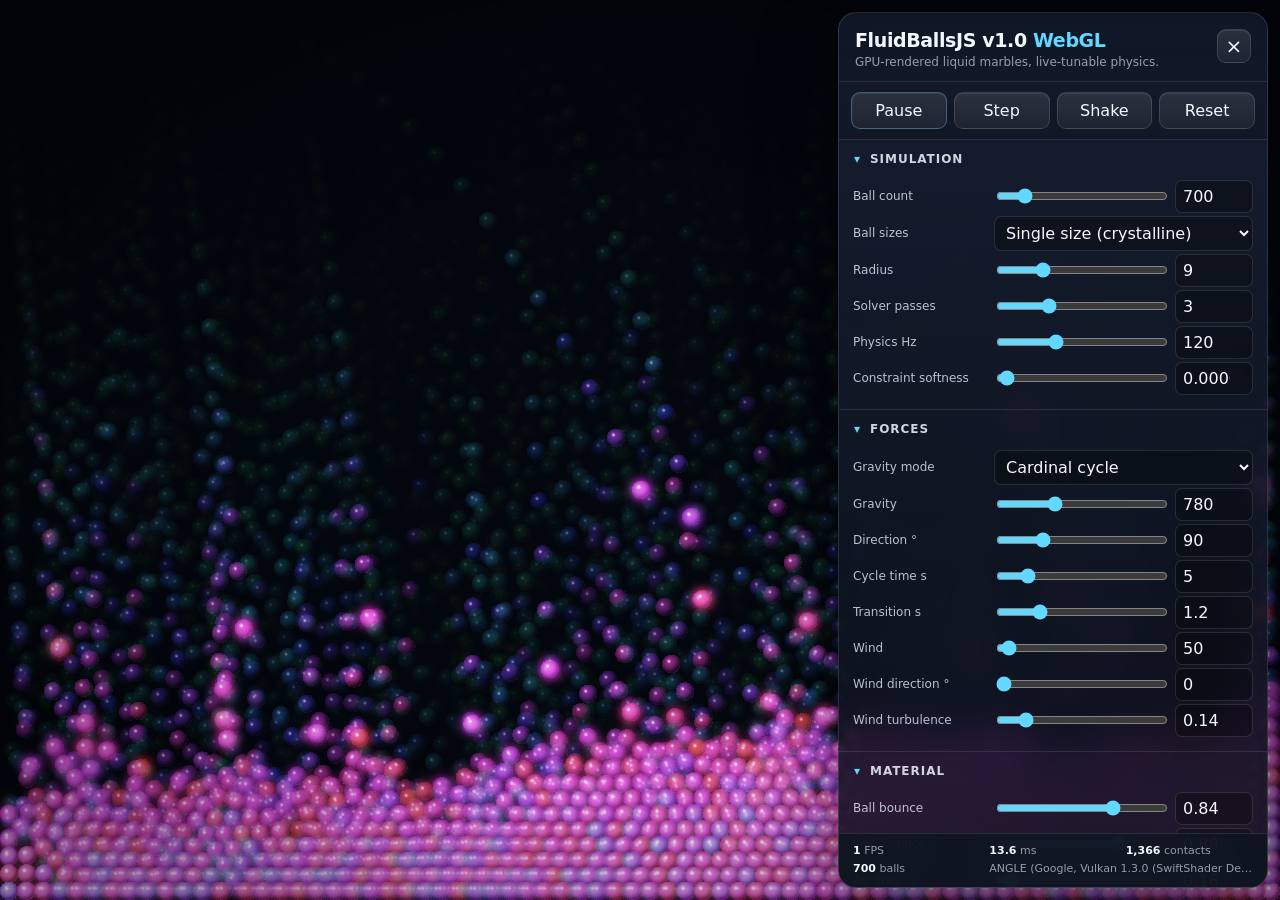
==== index.html @ 47da9956 "Added version and license" ====
<!doctype html>
<html lang="en">
<head>
  <meta charset="utf-8">
  <meta name="viewport" content="width=device-width,initial-scale=1">
  <title>FluidBalls WebGL</title>
  <link rel="canonical" href="webgl/fluidballs-webgl-single.html">
  <meta http-equiv="refresh" content="0; url=webgl/fluidballs-webgl-single.html">
  <style>
    html, body { height: 100%; margin: 0; background: #02050b; color: #f5f8ff;
      font: 15px/1.5 system-ui, -apple-system, "Segoe UI", sans-serif; }
    .wrap { height: 100%; display: grid; place-items: center; text-align: center; }
    a { color: #62d8ff; }
  </style>
</head>
<body>
  <div class="wrap">
    <p>Loading FluidBalls&hellip;<br>
      If it doesn&rsquo;t start, <a href="webgl/fluidballs-webgl-single.html">launch it directly</a>.</p>
  </div>
  <script>location.replace('webgl/fluidballs-webgl-single.html');</script>
</body>
</html>
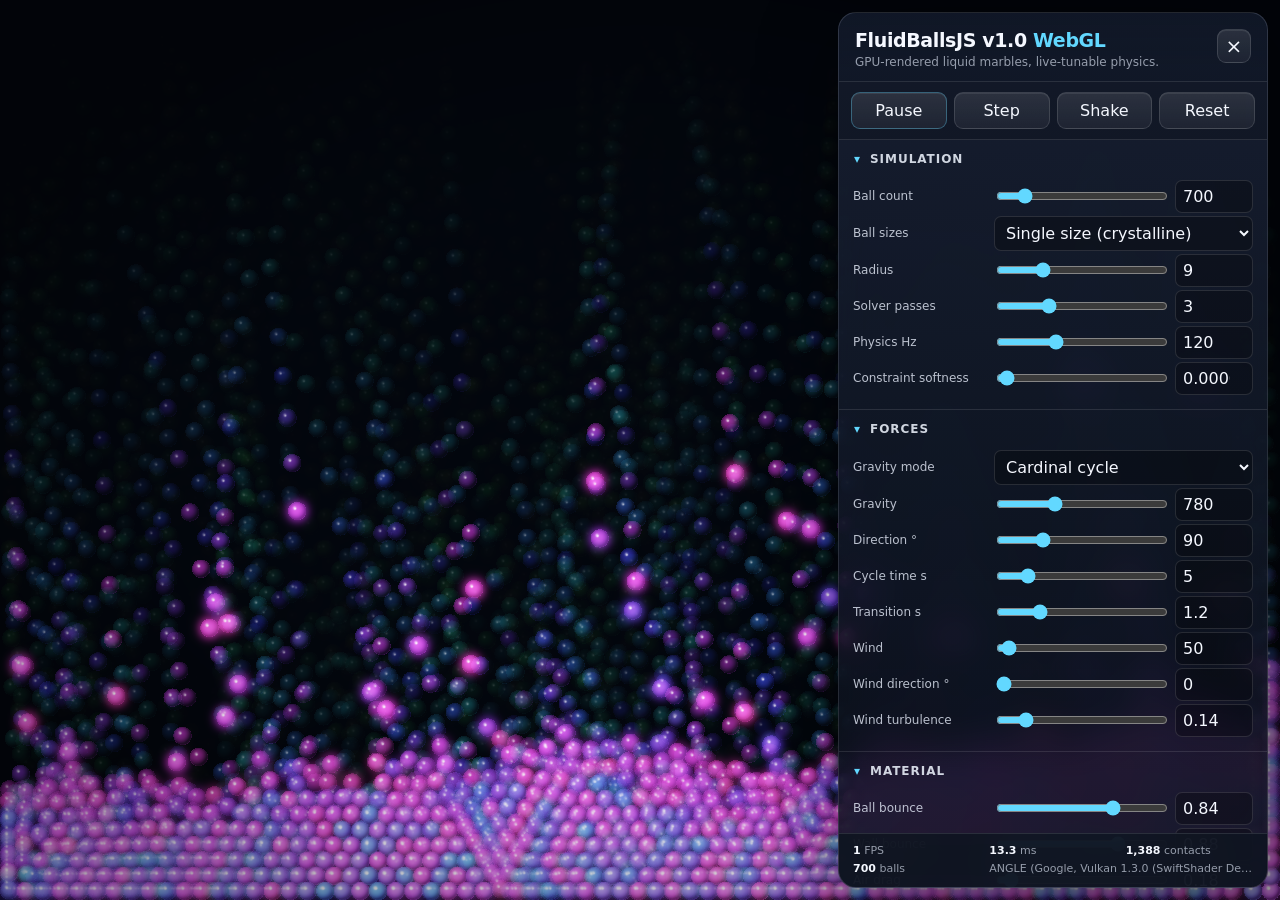
==== commit 682f7607: "added version string" ====
--- a/index.html
+++ b/index.html
@@ -3,7 +3,7 @@
 <head>
   <meta charset="utf-8">
   <meta name="viewport" content="width=device-width,initial-scale=1">
-  <title>FluidBalls WebGL</title>
+  <title>FluidBallsJS v1.0 WebGL</title>
   <link rel="canonical" href="webgl/fluidballs-webgl-single.html">
   <meta http-equiv="refresh" content="0; url=webgl/fluidballs-webgl-single.html">
   <style>
